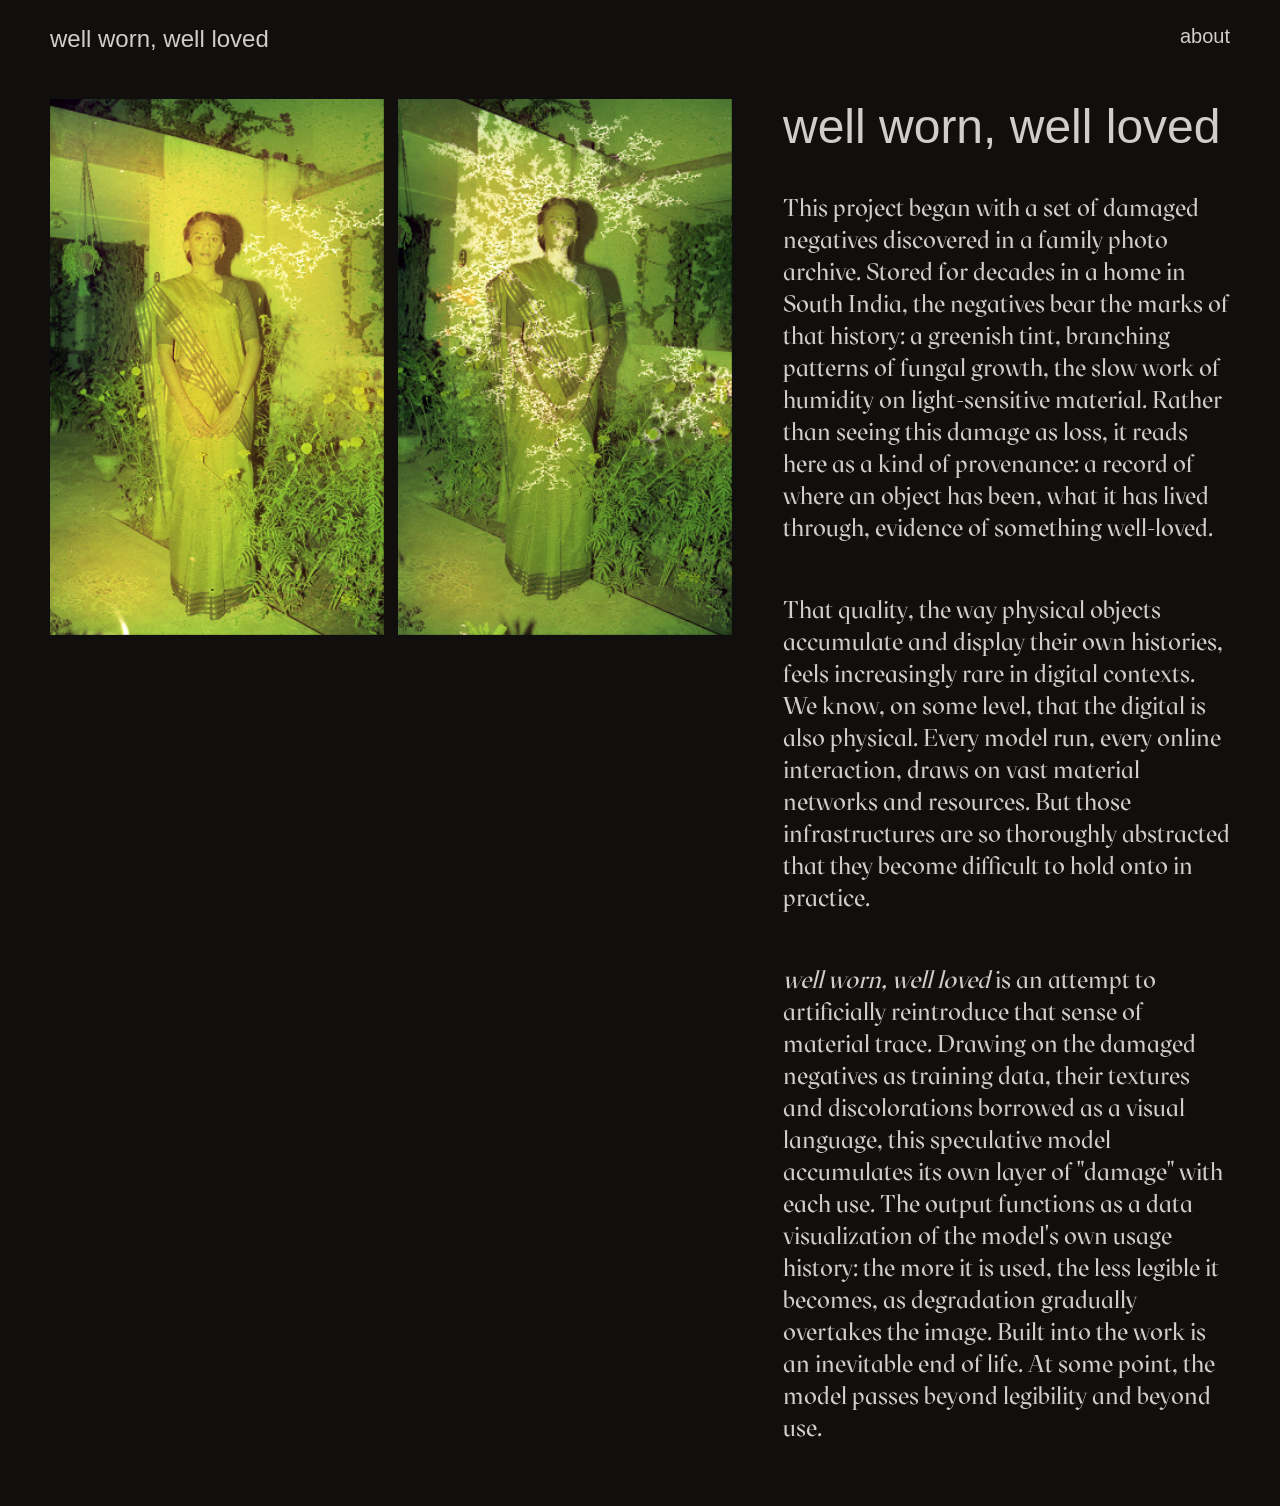
==== about.html @ 28e932f4 "first commit" ====
<!DOCTYPE html>
<html lang="en">

<head>
    <meta charset="UTF-8">
    <meta name="viewport" content="width=device-width, initial-scale=1.0">
    <title>Well Worn // Well Loved</title>
    <link rel="preconnect" href="https://fonts.googleapis.com">
    <link rel="preconnect" href="https://fonts.gstatic.com" crossorigin>
    <link
        href="https://fonts.googleapis.com/css2?family=Alike+Angular&family=Iosevka+Charon+Mono:ital,wght@0,300;0,400;0,500;0,700;1,300;1,400;1,500;1,700&display=swap"
        rel="stylesheet">
    <link rel="stylesheet" href="style.css">
</head>

<body>
       <nav>
        <a href="./index.html"><h1>well worn, well loved</h1></a>
        <a href="./about.html">about</a>
    </nav>
    <main>
        <div id="left">
            <div class="two-up">
                <img src="assets/mom1.png" alt="a photo of my mom with considerable physical damage to the image" />
                <img src="assets/mom2.png" alt="a photo of my mom with considerable physical damage to the image" />
            </div>
        </div>
        <div id="right">
            <h2>well worn, well loved</h2>
            <p>This project began with a set of damaged negatives discovered in a family photo archive. Stored for
                decades in a home in South India, the negatives bear the marks of that history: a greenish tint,
                branching patterns of fungal growth, the slow work of humidity on light-sensitive material. Rather than
                seeing this damage as loss, it reads here as a kind of provenance: a record of where an object has been,
                what it has lived through, evidence of something well-loved.</p>
            <p>
                That quality, the way physical objects accumulate and display their own histories, feels increasingly
                rare in
                digital contexts. We know, on some level, that the digital is also physical. Every model run, every
                online
                interaction, draws on vast material networks and resources. But those infrastructures are so thoroughly
                abstracted that they become difficult to hold onto in practice.</p>
            <p>
                <em>well worn, well loved</em> is an attempt to artificially reintroduce that sense of material trace.
                Drawing on the damaged negatives as training data, their textures and discolorations borrowed as a
                visual language, this speculative model accumulates its own layer of "damage" with each use. The output
                functions as a data visualization
                of the model's own usage history: the more it is used, the less legible it becomes, as degradation
                gradually
                overtakes the image. Built into the work is an inevitable end of life. At some point, the model passes
                beyond legibility and beyond use.
            </p>
        </div>

</body>

</html>
---- style.css ----
@font-face {
    font-family: 'Mazius Display-Regular';
    src: url('./assets/fonts/MaziusDisplay-Regular.otf') format('opentype'),
        url('./assets/fonts/MaziusDisplay-Regular.woff') format('woff'),
        url('./assets/fonts/MaziusDisplay-Regular.woff2') format('woff2');
}

@font-face {
    font-family: 'Mazius Display-ExtraItalic';
    src: url('./assets/fonts/MaziusDisplay-ExtraItalic.otf') format('opentype'),
        url('./assets/fonts/MaziusDisplay-ExtraItalic.woff') format('woff'),
        url('./assets/fonts/MaziusDisplay-ExtraItalic.woff2') format('woff2');
}

@font-face {
    font-family: 'Mazius Display-Bold';
    src: url('./assets/fonts/MaziusDisplay-Bold.otf') format('opentype'),
        url('./assets/fonts/MaziusDisplay-Bold.woff') format('woff'),
        url('./assets/fonts/MaziusDisplay-Bold.woff2') format('woff2');
}

:root {
    --bg-color: #110e0e;
    --text-color: #d1cdcd;
    --font-size-small: 20px;
    --font-size-base: 24px;
    --font-size-large: 24px;
    --space: 25px;
    --font-family: 'Mazius Display-Regular', 'Arial', sans-serif;
    --font-italic: 'Mazius Display-ExtraItalic', 'Arial', sans-serif;
    --font-family-bold: 'Mazius Display-Bold', 'Arial', sans-serif;
    
}

body {
    margin: 0;
    padding: calc(var(--space)*2);
    color: var(--text-color);
    font-family: var(--font-family);
    background-color: var(--bg-color);
    font-size: var(--font-size-base);
}

.button {
    padding: 3px 5px;
    border: 1px solid var(--text-color);
    color: var(--text-color);
    text-decoration: none;
    margin-top: var(--space);
    display: inline-block;
    background-color: var(--bg-color);
    cursor: pointer;
    font-size: var(--font-size-small);
}

.button:hover {
    background-color: var(--text-color);
    color: var(--bg-color);
}

.button-div {
    position: fixed;
    bottom: 0;
    right: 0;
    margin: var(--space);

}

h1,
h2,
h3,
h4 {
    font-weight: normal;
}

h1 {
    font-size: var(--font-size-large);
    margin: 0;
    /* font-family: var(--font-italic); */
}

h2 {
    font-size: calc(var(--font-size-large) * 2);
    margin-top: 0;
    margin-bottom: 0;
    font-family: var(--font-italic);
}

p {
    margin: calc(var(--space)/2) 0;
}

.fig-credit {
    font-size: var(--font-size-small);
    font-family: var(--font-italic);
    font-style: normal;
}

nav {
    position: fixed;
    top: 0;
    left: 0;
    display: flex;
    justify-content: space-between;

    padding: var(--space) calc(var(--space) * 2);
    width: calc(100% - var(--space)*4);
    background-color: var(--bg-color);
}

nav a {
    text-decoration: none;
    font-family: var(--font-italic);
    font-size: var(--font-size-small);
}

nav a h1 {
    font-family: var(--font-family-italic);
}

a,
a:link,
a:visited {
    color: inherit;
}

main {
    margin-top: calc(var(--space) + var(--font-size-large));
    display: flex;
    flex-direction: row;
    align-items: flex-start;
    justify-content: flex-start;
    align-content: flex-start;
    gap: calc(var(--space) * 2);
    width: calc(100%);
}

main>div {
    display: flex;
    flex-direction: column;
    gap: calc(var(--space)/1);
    width: 50%;
}

main>div.cable {
    gap: calc(var(--space)/4);
}

main #right {
    width: calc(40% - var(--space));
}

main #left {
    width: calc(60% - var(--space));
}

main>div img {
    width: 98%;
    height: auto;
}
#demo .two-up{
    margin-top: 8px;
    gap: calc(var(--space)*2);
    justify-content: center;
}
main#demo{
    gap: 0;
}
.two-up {
    display: flex;
    align-items: flex-start;
    gap: calc(var(--space)/2);

}
main#demo #left{

 width: calc(55% - var(--space));
}
main#demo #right{
    width: calc(45% - var(--space));
}
#custom {
    width: 100%;
    display: flex;
    flex-direction: column;
    gap: calc(var(--space)/2);
}

/* DEMO */
.upload-area, .generate-area{
    border:1px dashed #d1cdcd;
    display: flex;
}
.upload-area img, .generate-area img{
    opacity: 0;
}
#demo #right{
    border: 1px dashed var(--text-color);
    margin-top: 8px;
}
/* Animations */
@keyframes drawPath {
  from { stroke-dashoffset: 144.7; }
  to   { stroke-dashoffset: 0; }
}

@keyframes fadeIn {
  to { opacity: 1; }
}

svg {
  width: 100%;
  height: auto;
}

svg path {
  fill: none;
  stroke: var(--text-color);
  stroke-miterlimit: 10;
  stroke-dasharray: 144.7;
  stroke-dashoffset: 144.7;
  animation: drawPath 2s linear forwards;
}

svg circle {
  fill: var(--text-color);
  opacity: 0;
  animation: fadeIn 0.04s linear forwards;
}
svg image {
  opacity: 0;
  animation: fadeIn 0.05s linear forwards;
}
#generate-img, #upload-img {
  width: 300px;
  height: 300px;
}

#generate-img {
  opacity: 0;

}
#lightbox {
  display: none;
  position: fixed;
  bottom: 20px;
  left: 20px;
  z-index: 1000;
  background: var(--bg-color);
  border-radius: 0;
  padding: 8px;
  box-shadow: 0 4px 20px rgba(0,0,0,0.15);
  width: 350px;
  border: 1px solid var(--text-color);
}

.lightbox-content {
  position: relative;
  display: flex;
  flex-direction: row;
  align-items: center;
  gap: 8px;
}
.lightbox-content p {
  margin: 0;
  font-size: calc(var(--font-size-small)/1.7);
  color: var(--text-color);
  opacity: 0.8;
  font-family: monospace ;
  flex-basis: 20%;
}
.lightbox-content img {
  width: 100%;
  border-radius: 0;
}

.close {
  position: absolute;
  top: calc(-1 * var(--space)/2);
  left: calc(-1 * var(--space)/4.3);
  cursor: pointer;
  font-size: calc(var(--font-size-large) *1.2 );
  color: var(--text-color);
  opacity: 0.8;
  line-height: 1;
}

.close:hover {
  color: #333;
}

svg image {
  transition: transform 0.2s ease;
  transform-origin: center;
  transform-box: fill-box;
  cursor: pointer;
}

svg image:hover {
  transform: scale(1.5);
}
svg image:not(.selected):hover {
  transform: scale(1.5);
}
@media(max-width:900px) {
    :root{
    --font-size-small: 16px;
    --font-size-base: 18px;
    --font-size-large: 18px;
    --space: 15px;
    }
    main {
        flex-direction: column;
        padding-bottom: calc(var(--space) * 2);
    }
    main > div {
        width: 100%;
    }
    main #right {
        width: 100%;
    }
    main #left {
        width: 100%;        
    }
    #demo .two-up {
        /* flex-direction: column; */
    }
    #generate-img, #upload-img {
        width: 30vw;
        height: 30vw;
    }   
}
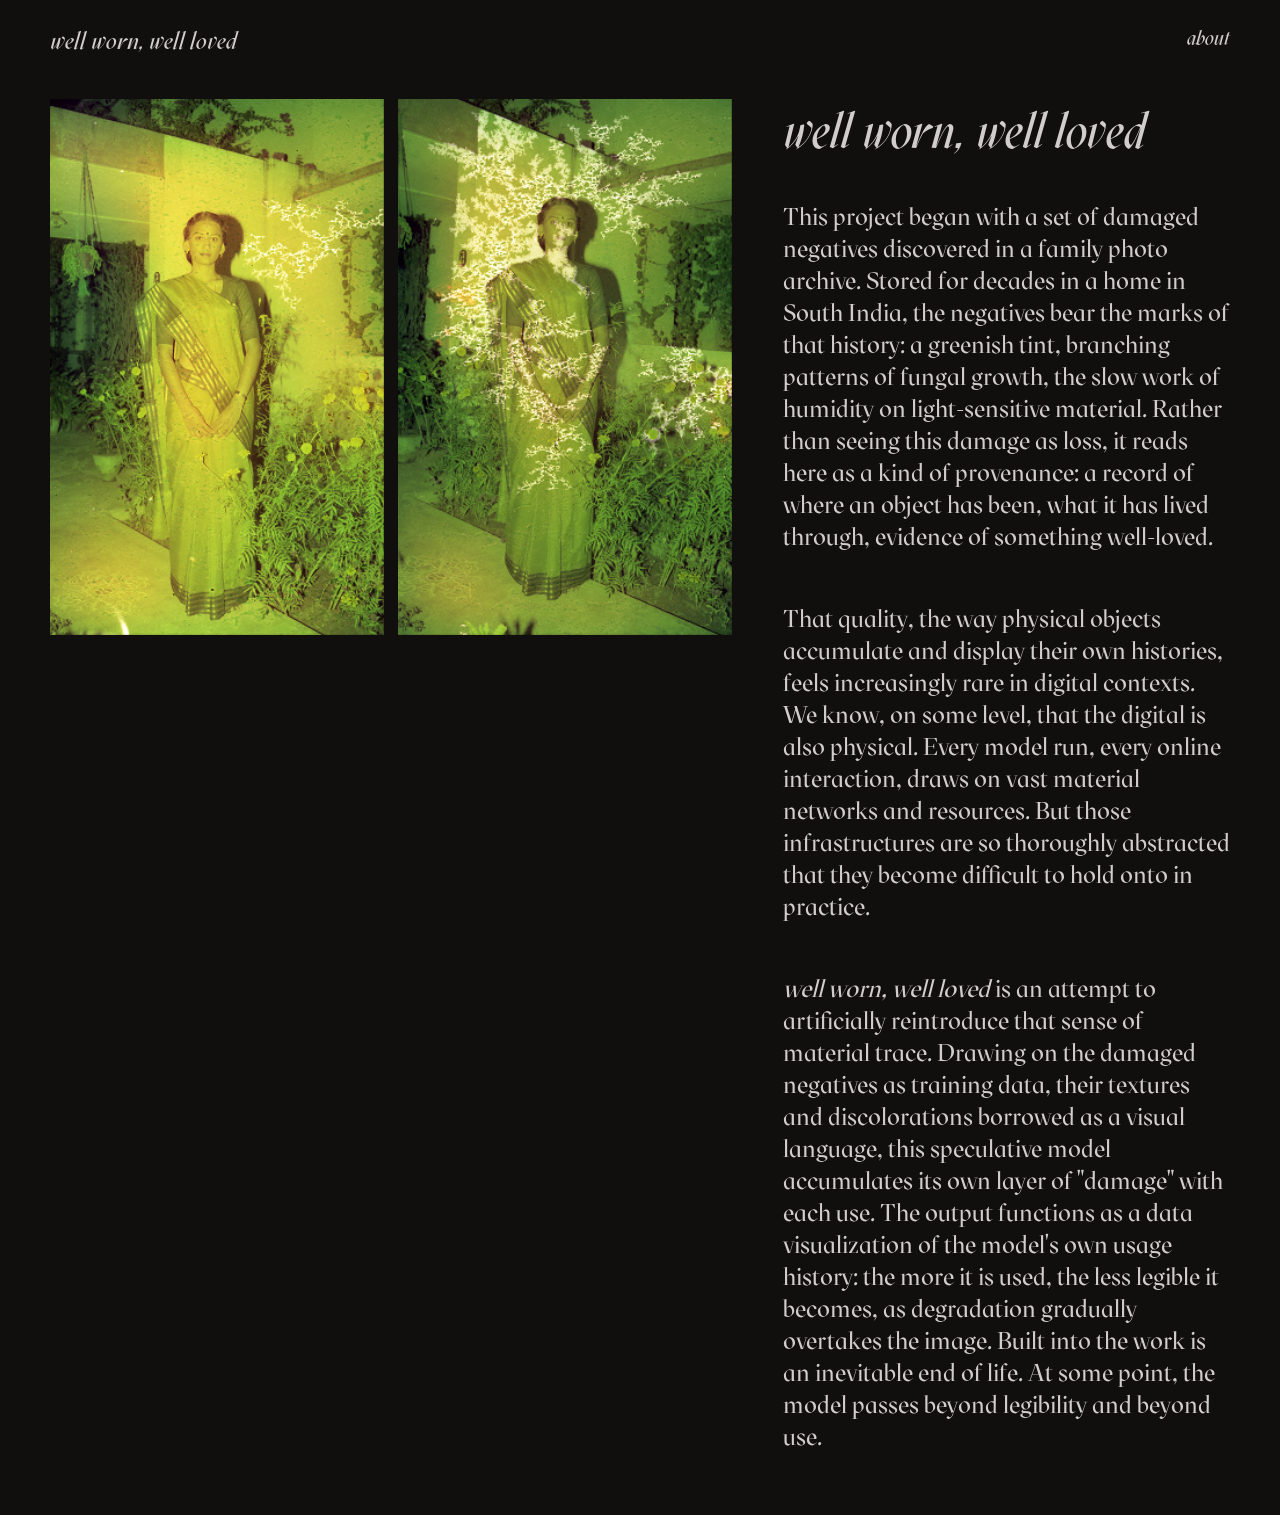
==== commit aefeb5cf: "adds another page and update css" ====
--- a/about.html
+++ b/about.html
@@ -10,7 +10,7 @@
     <link
         href="https://fonts.googleapis.com/css2?family=Alike+Angular&family=Iosevka+Charon+Mono:ital,wght@0,300;0,400;0,500;0,700;1,300;1,400;1,500;1,700&display=swap"
         rel="stylesheet">
-    <link rel="stylesheet" href="style.css">
+    <link rel="stylesheet" href="./style.css">
 </head>
 
 <body>
--- a/style.css
+++ b/style.css
@@ -8,7 +8,7 @@
 @font-face {
     font-family: 'Mazius Display-ExtraItalic';
     src: url('./assets/fonts/MaziusDisplay-ExtraItalic.otf') format('opentype'),
-        url('./assets/fonts/MaziusDisplay-ExtraItalic.woff') format('woff'),
+        url('./assets/fonts/MaziusDisplay-Extraitalic.woff') format('woff'),
         url('./assets/fonts/MaziusDisplay-ExtraItalic.woff2') format('woff2');
 }
 
@@ -243,8 +243,8 @@
 #lightbox {
   display: none;
   position: fixed;
-  bottom: 20px;
-  left: 20px;
+  bottom: calc(var(--space) * 3);
+  left: 30%;
   z-index: 1000;
   background: var(--bg-color);
   border-radius: 0;
